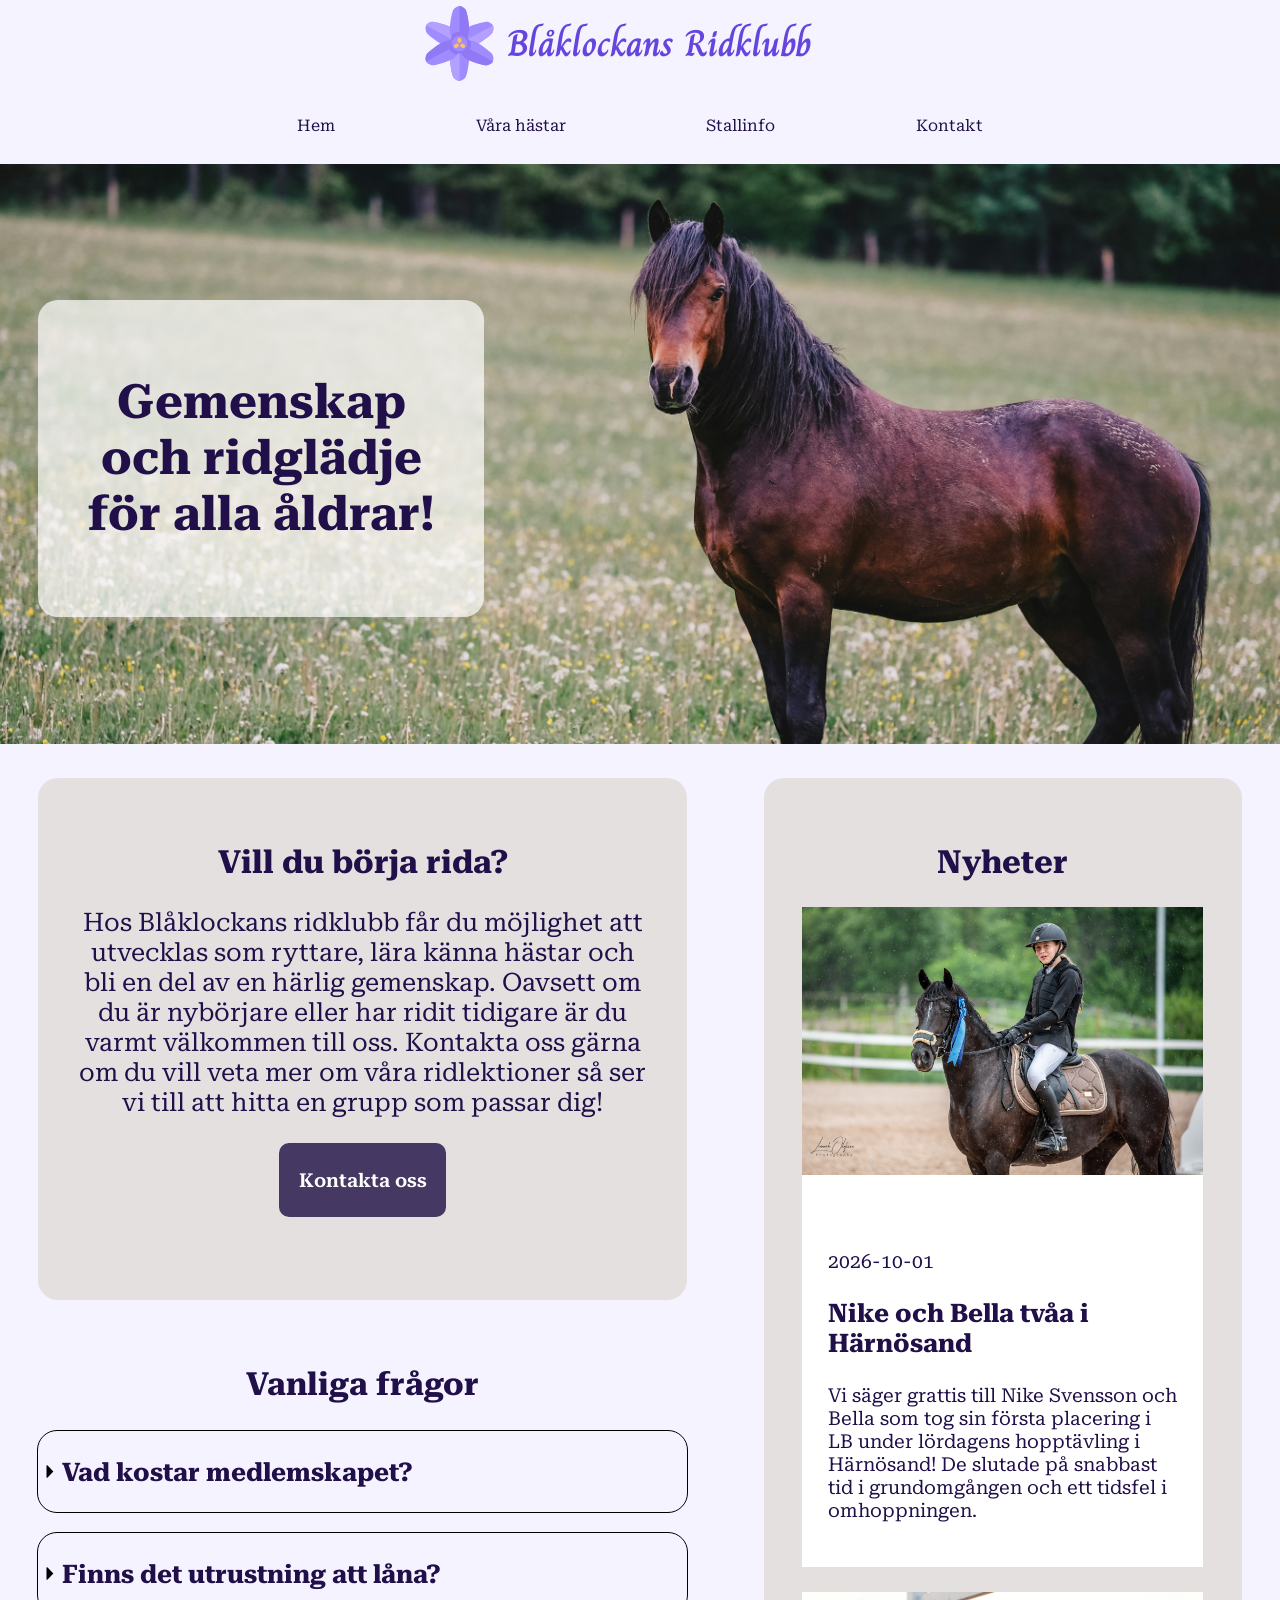
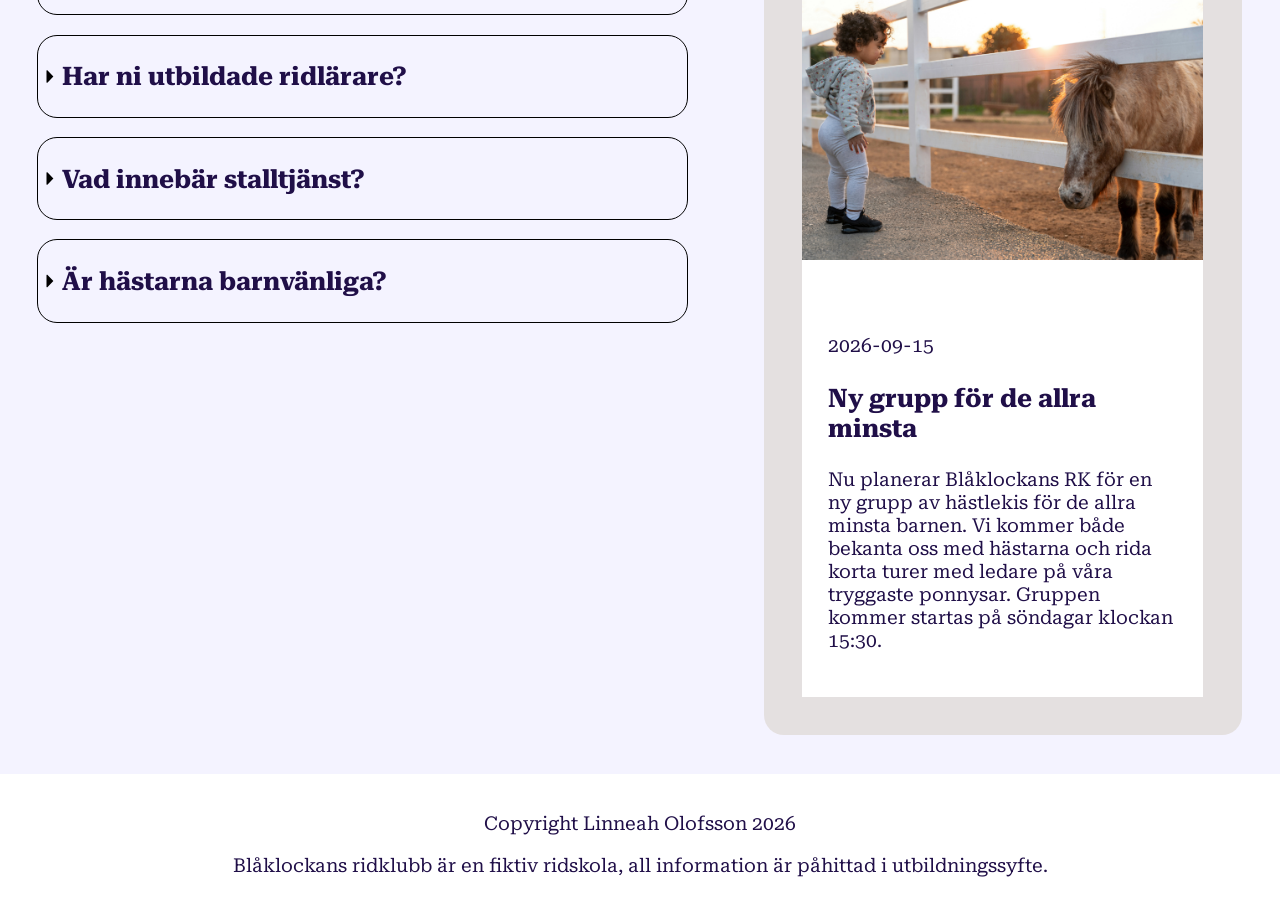
==== index.html @ 869ab50d "lagt till en klass och bytt en klass" ====
<!doctype html>
<html lang="sv">
  <head>
    <meta charset="UTF-8" />
    <meta name="viewport" content="width=device-width, initial-scale=1.0" />
    <title>Blåklockans ridklubb</title>
    <link rel="stylesheet" href="CSS/styles.css" />
    <link rel="preconnect" href="https://fonts.googleapis.com" />
    <link rel="preconnect" href="https://fonts.gstatic.com" crossorigin />
    <link
      href="https://fonts.googleapis.com/css2?family=Charm:wght@400;700&family=Roboto+Serif:ital,opsz,wght@0,8..144,100..900;1,8..144,100..900&display=swap"
      rel="stylesheet"
    />
  </head>
  <body>
    <!-- HEADER M. NAVIGERING -->
    <header class="header-index">
      <div id="logo">
        <a href="index.html">
          <img
            src="images/SVG/bluebell.svg"
            alt="tecknad logga av en blåklocka"
          />
          <p>Blåklockans Ridklubb</p>
        </a>
        <img src="images/SVG/menu.svg" alt="" id="menu" />
      </div>
      <nav id="nav">
        <ul>
          <li><a href="index.html">Hem</a></li>

          <li><a href="vara-hastar.html">Våra hästar</a></li>

          <li><a href="stallinfo.html">Stallinfo</a></li>

          <li><a href="kontakt.html">Kontakt</a></li>
        </ul>
      </nav>
    </header>
    <main>
      <!-- HERO -->
      <section class="hero-section">
        <img
          src="images/hero.jpg"
          alt="brun häst på en äng tittar in i kameran"
          id="hero"
        />
        <!-- SLOGAN-->
        <h1 id="slogan" class="beige-div">
          Gemenskap och ridglädje för alla åldrar!
        </h1>
      </section>
      <!-- HUVUDINNEHÅLL -->
      <section class="content">
        <!-- Börja rida -->
        <div class="textbox beige-div">
          <h2>Vill du börja rida?</h2>
          <p>
            Hos Blåklockans ridklubb får du möjlighet att utvecklas som ryttare,
            lära känna hästar och bli en del av en härlig gemenskap. Oavsett om
            du är nybörjare eller har ridit tidigare är du varmt välkommen till
            oss. Kontakta oss gärna om du vill veta mer om våra ridlektioner så
            ser vi till att hitta en grupp som passar dig!
          </p>
          <button>Kontakta oss</button>
        </div>
        <!-- Nyheter -->
        <article id="news" class="beige-div">
          <h2>Nyheter</h2>
          <div>
            <img
              src="images/tavling.jpg"
              alt="tjej på svart häst med blå prisrosett i tränset"
            />
            <div>
              <p>2026-10-01</p>
              <h3>Nike och Bella tvåa i Härnösand</h3>
              <p>
                Vi säger grattis till Nike Svensson och Bella som tog sin första
                placering i LB under lördagens hopptävling i Härnösand! De
                slutade på snabbast tid i grundomgången och ett tidsfel i
                omhoppningen.
              </p>
            </div>
          </div>
          <div>
            <img
              src="images/barn.jpg"
              alt="ett barn står bredvid hage där en shetlandsponny sticker ut huvudet"
            />
            <div>
              <p>2026-09-15</p>
              <h3>Ny grupp för de allra minsta</h3>
              <p>
                Nu planerar Blåklockans RK för en ny grupp av hästlekis för de
                allra minsta barnen. Vi kommer både bekanta oss med hästarna och
                rida korta turer med ledare på våra tryggaste ponnysar. Gruppen
                kommer startas på söndagar klockan 15:30.
              </p>
            </div>
          </div>
        </article>
        <!-- Vanliga frågor -->
        <div id="faq">
          <h2>Vanliga frågor</h2>
          <div>
            <img src="images/SVG/triangle-right.svg" alt="" />
            <h3>Vad kostar medlemskapet?</h3>
          </div>
          <p></p>
          <div>
            <img src="images/SVG/triangle-right.svg" alt="" />
            <h3>Finns det utrustning att låna?</h3>
          </div>
          <p></p>
          <div>
            <img src="images/SVG/triangle-right.svg" alt="" />
            <h3>Har ni utbildade ridlärare?</h3>
          </div>
          <p></p>
          <div>
            <img src="images/SVG/triangle-right.svg" alt="" />
            <h3>Vad innebär stalltjänst?</h3>
          </div>
          <p></p>
          <div>
            <img src="images/SVG/triangle-right.svg" alt="" />
            <h3>Är hästarna barnvänliga?</h3>
          </div>
          <p></p>
        </div>
      </section>
    </main>
    <footer>
      <p>Copyright Linneah Olofsson 2026</p>
      <p>
        Blåklockans ridklubb är en fiktiv ridskola, all information är påhittad
        i utbildningssyfte.
      </p>
    </footer>
  </body>
</html>
---- CSS/styles.css ----
:root {
  --lightbody: #f4f3ff;
  --beige: #d5cdc180;
  --darkbutton: #453862;
  --darktext: #200f48;
}

/* *** UNIVERSAL *** */
* {
  box-sizing: border-box;
  font-family: roboto serif;
}
body {
  background-color: var(--lightbody);
  margin: 0;
}
footer {
  background-color: #ffffff;
  text-align: center;
  font-size: 1.4vw;
  padding: 1.5vw;
  margin: 0;
  color: #626262;
}
h1 {
  color: var(--darktext);
  font-size: 3.72vw;
}
h2 {
  color: var(--darktext);
  font-size: 2.5vw;
}
h3 {
  color: var(--darktext);
  font-size: 2vw;
}
p {
  color: var(--darktext);
  font-size: 1.5vw;
}
a {
  text-decoration: none;
  color: var(--darktext);
}
button {
  background-color: var(--darkbutton);
  color: #ffffff;
  font-size: 1.5vw;
  font-weight: 600;
  border: none;
  border-radius: 10px;
  height: 5.81vw;
  padding: 1.5vw;
}

/* *** KLASSER *** */

/* Header till liten skärm */
.mobile-header {
  background-image: url(../images/flock.jpg);
  background-size: 100%;
  background-position: center;
  padding: 2vw;
  display: flex;
  align-items: center;
  justify-content: space-between;
  img {
    height: 5.8vw;
    width: 5.8vw;
  }
}

/* Speciellt till header på index */
.header-index {
  margin: 3vw;
}

.beige-div {
  background-color: var(--beige);
  border-radius: 20px;
  margin: 3vw;
  padding: 3vw;
}

/* Fixar mellanrum till hero på index mobil */
.content {
  padding-top: 4vw;
}

/* Centrerad text i div */
.textbox {
  text-align: center;
  p {
    font-size: 2vw;
  }
}

/* Alla runda bilder */
.round-pic {
  width: 22vw;
  border-radius: 50%;
  margin: 0 10vw 0 5vw;
}

/* Knappar som sitter till höger */
.button-right {
  justify-self: right;
}

/* *** INDEX *** */

/* Blåklockans ridklubb text + logga */
#logo {
  display: flex;
  justify-content: space-between;
  align-items: center;
  a {
    display: flex;
    align-items: center;
    gap: 10px;
    background-color: #ffffffb2;
    width: 35vw;
    padding: 0.5vw;
    border-radius: 10px;
  }
  img {
    height: 5.8vw;
    width: 5.8vw;
  }
  p {
    font-family: charm;
    font-size: 2.9vw;
    font-weight: bold;
    color: #6645df;
    margin: 0;
  }
}

/* Menyknappen på liten skärm */
#menu {
  margin: 2vw;
  margin-top: 0;
  background-color: #ffffffb2;
  border-radius: 10px;
}

/* Navigering */
#nav {
  display: none;
}

/* Stor herobild */
#hero {
  position: absolute;
  top: 0px;
  z-index: -1;
  width: 100%;
}

/* Text "gemenskap och ridglädje..." */
#slogan {
  width: 34.8vw;
  height: 24.8vw;
  background-color: #ffffffb2;
  text-align: center;
  align-content: center;
  position: relative;
}

/* nyheter */
#news {
  text-align: center;
  img {
    width: 100%;
  }
  div {
    background-color: #ffffff;
    text-align: left;
    margin-top: 2vw;
  }
  div > div {
    padding: 2vw;
  }
}

/* Vanliga frågor */
#faq {
  margin: 2.9vw;
  padding: 2vw;
  h2 {
    text-align: center;
  }
  div {
    display: flex;
    border: 1px solid;
    border-radius: 20px;
  }
}

/* *** VÅRA HÄSTAR *** */
#horse-filter {
  margin: 2vw;
  text-align: right;
  font-weight: 400;
  font-size: 2vw;
  label {
    margin: 1vw;
  }
  select {
    font-size: 2vw;
  }
}

/* *** STALLINFO *** */

/* Karta över hagar */
#map {
  padding-top: 1vw;
  img {
    border-radius: 20px;
    width: 100%;
    padding: 0 5vw 0 5vw;
  }
}

/* Väderprognos */
#weather {
  display: grid;
  grid-template-columns: 1fr 1fr;
  grid-template-rows: 0.5fr 1fr;
  text-align: center;
  justify-items: center;
  align-items: center;
}

#temp {
  background-color: #ffffff;
  border-radius: 50%;
  width: 20vw;
  height: 20vw;
  align-content: center;
  margin-bottom: 1.8vw;
}

/* Att göra-lista */
#to-do {
  > div {
    border: 0.1vw solid;
    display: grid;
    grid-template-columns: 1fr 1fr;
    grid-template-rows: 1fr 1fr;
  }
  button {
    grid-column: span 2;
    justify-self: center;
    align-self: last baseline;
    margin: 0.7vw;
  }
}
#undone {
  flex: 1;
  padding: 1vw;
}
#done {
  flex: 1;
  padding: 1vw;
}

/* *** KONTAKT *** */

/* Id på hela första sektionen */
#contact {
  display: grid;
  grid-template-columns: 1fr 1fr;
  grid-template-rows: 1fr 1fr;
  margin: 2.9vw;
  text-align: center;
  gap: 3vw;
  div {
    margin: 0;
    padding: 0;
  }
  div:nth-child(3) {
    align-content: center;
  }
}

/* Kontaktinformationen */
#contact-info {
  background-image: url(../images/flock-barn.jpg);
  background-color: #ffffffbb;
  background-blend-mode: overlay;
  background-repeat: no-repeat;
  background-size: 100%;
  grid-row: span 2;

  p {
    text-align: right;
    font-size: 2vw;
    font-weight: 600;
    margin-top: 3vw;
    margin-bottom: 3vw;
  }
}

/* Kontaktformulär */
.contact-form {
  div {
    margin-top: 2vw;
  }
  label {
    display: block;
    margin: 1vw;
    font-size: 2vw;
  }
  input,
  textarea {
    width: 100%;
    padding: 1.5vw;
    font-size: 1rem;
    border-radius: 5px;
    border-style: none;
    border: #a7a7a7 solid 1px;
  }
  p {
    font-size: 2vw;
    margin: 1vw;
  }
}
#age {
  width: 8vw;
}
#exp {
  display: flex;
  align-items: center;
  input {
    width: 2vw;
  }
}

/* ----------------------------------- MEDIA QUERY ----------------------------------------- */

@media (min-width: 768px) {
  /* INDEX */
  .header-index {
    margin: 0;
  }
  /* Loggan är centrerad */
  #logo {
    justify-content: center;
    a {
      background-color: transparent;
    }
  }
  /* Menyknappen ska inte visas */
  #menu {
    display: none;
  }
  /* Nav ska visas istället */
  #nav {
    display: block;
    ul {
      list-style: none;
      display: flex;
      justify-content: center;
      padding: 0;
    }
    li {
      padding: 1vw 5.5vw 1vw 5.5vw;
    }
  }

  /* HERO */

  .hero-section {
    height: 45vw;
  }
  #hero {
    position: unset;
  }
  #slogan {
    position: relative;
    top: -38vw;
  }

  .content {
    padding: 0;
    display: grid;
    grid-template-columns: 1.7fr 1.3fr;
    grid-template-rows: 1.1fr 1.9fr;
  }
  #news {
    grid-row: span 2;
  }
  #faq {
    padding: 0;
    margin-top: 0;
  }
}
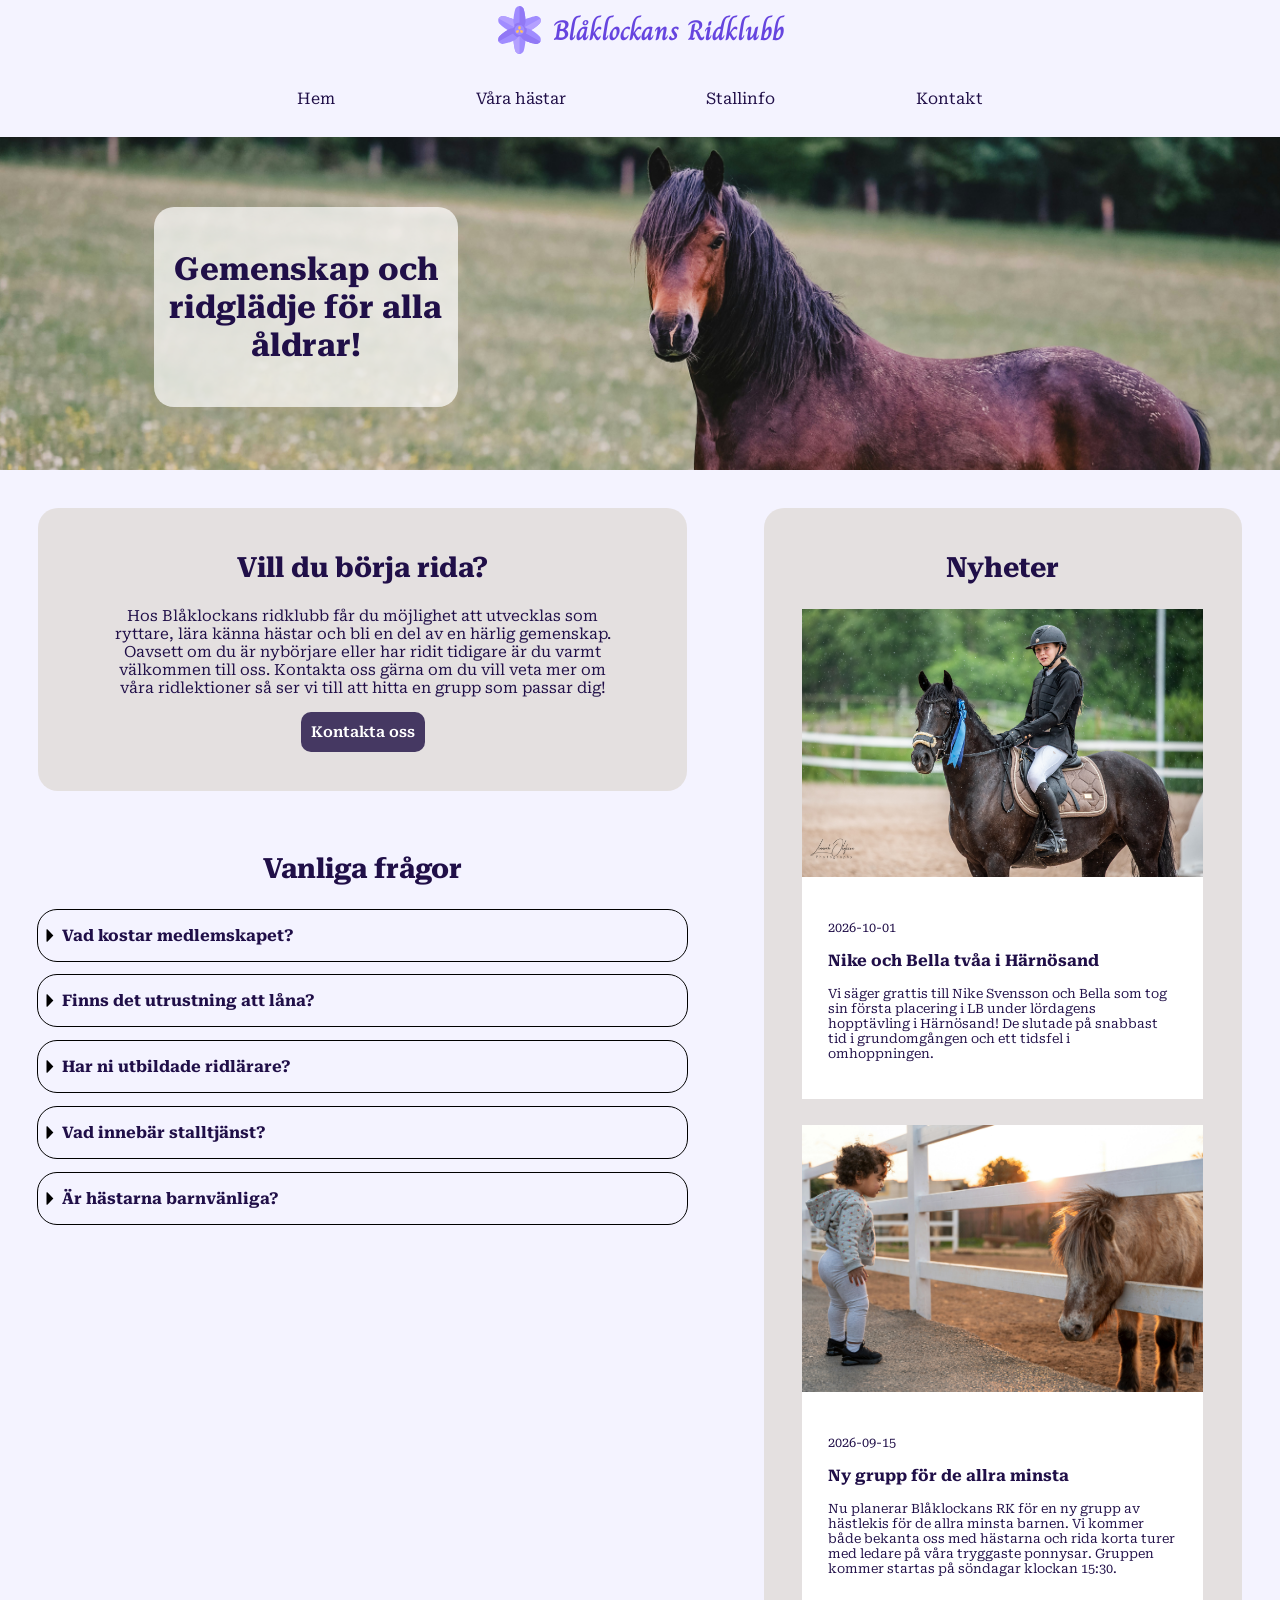
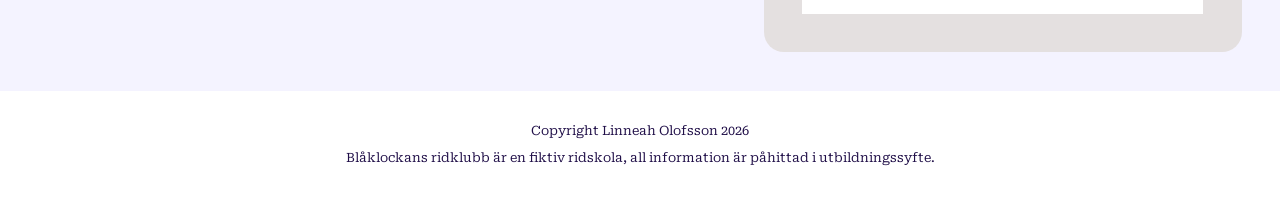
==== commit da35a46f: "ändrat klassnamn, lagt till en border bottom på nav och återställt header" ====
--- a/index.html
+++ b/index.html
@@ -51,7 +51,7 @@
         </h1>
       </section>
       <!-- HUVUDINNEHÅLL -->
-      <section class="content">
+      <section class="index-content">
         <!-- Börja rida -->
         <div class="textbox beige-div">
           <h2>Vill du börja rida?</h2>
--- a/CSS/styles.css
+++ b/CSS/styles.css
@@ -17,7 +17,6 @@
 footer {
   background-color: #ffffff;
   text-align: center;
-  font-size: 1.4vw;
   padding: 1.5vw;
   margin: 0;
   color: #626262;
@@ -83,7 +82,7 @@
 }
 
 /* Fixar mellanrum till hero på index mobil */
-.content {
+.index-content {
   padding-top: 4vw;
 }
 
@@ -341,15 +340,86 @@
 /* ----------------------------------- MEDIA QUERY ----------------------------------------- */
 
 @media (min-width: 768px) {
-  /* INDEX */
+  /* *** UNIVERSAL *** */
+  h1 {
+    font-size: clamp(1rem, 2.8vw, 2rem);
+  }
+  h2 {
+    font-size: clamp(1rem, 2.2vw, 1.75rem);
+  }
+  h3 {
+    font-size: clamp(1rem, 1vw, 1.1rem);
+  }
+  p {
+    font-size: clamp(0.8rem, 0.8vw, 1rem);
+  }
+  button {
+    font-size: 0.938em;
+    height: 40px;
+    padding: 10px;
+  }
+
+  /* *** KLASSER *** */
+
+  /* Används främst på index */
+  .textbox {
+    align-self: flex-start;
+    padding-top: 1.5vw;
+    padding-left: 5vw;
+    padding-right: 5vw;
+    p {
+      font-size: clamp(0.9rem, 1.2vw, 1.4rem);
+    }
+  }
+
+  /* tar bort tidigare marginal header index */
   .header-index {
     margin: 0;
   }
+
+  .mobile-header {
+    all: unset;
+  }
+
+  /* Beskär hero så den inte blir lika hög på desktop */
+  .hero-section {
+    position: relative;
+    height: 26.04vw;
+    object-fit: cover;
+    img {
+      width: 100%;
+      height: 100%;
+      object-position: 0% 10%;
+    }
+  }
+
+  .content-divider {
+    border-bottom: #7b7b7b 1px solid;
+  }
+
+  /* Lägger grid på main i index */
+  .index-content {
+    padding: 0;
+    display: grid;
+    grid-template-columns: 1.7fr 1.3fr;
+    grid-template-rows: 0.7fr 1.8fr;
+  }
+
+  /* INDEX */
+
   /* Loggan är centrerad */
   #logo {
     justify-content: center;
     a {
       background-color: transparent;
+      justify-content: center;
+    }
+    img {
+      height: 3.7vw;
+      width: 3.7vw;
+    }
+    p {
+      font-size: clamp(1rem, 2.2vw, 4.44rem);
     }
   }
   /* Menyknappen ska inte visas */
@@ -372,26 +442,33 @@
 
   /* HERO */
 
-  .hero-section {
-    height: 45vw;
-  }
+  /* Flyttar tillbaka hero under header */
   #hero {
     position: unset;
-  }
+    object-fit: cover;
+  }
+
+  /* Lägger slogan över hero */
   #slogan {
-    position: relative;
-    top: -38vw;
-  }
-
-  .content {
-    padding: 0;
-    display: grid;
-    grid-template-columns: 1.7fr 1.3fr;
-    grid-template-rows: 1.1fr 1.9fr;
-  }
+    position: absolute;
+    top: 2.5vw;
+    left: 9vw;
+    padding: 10px;
+    max-width: 23.75vw;
+    max-height: 15.625vw;
+  }
+
+  /* NEWS  */
+
+  /* Lägger nyhetssidan över två grid-rows */
   #news {
     grid-row: span 2;
-  }
+    padding-top: 1.5vw;
+    div > div {
+      margin-top: 0;
+    }
+  }
+  /* Justerar placering på faq */
   #faq {
     padding: 0;
     margin-top: 0;
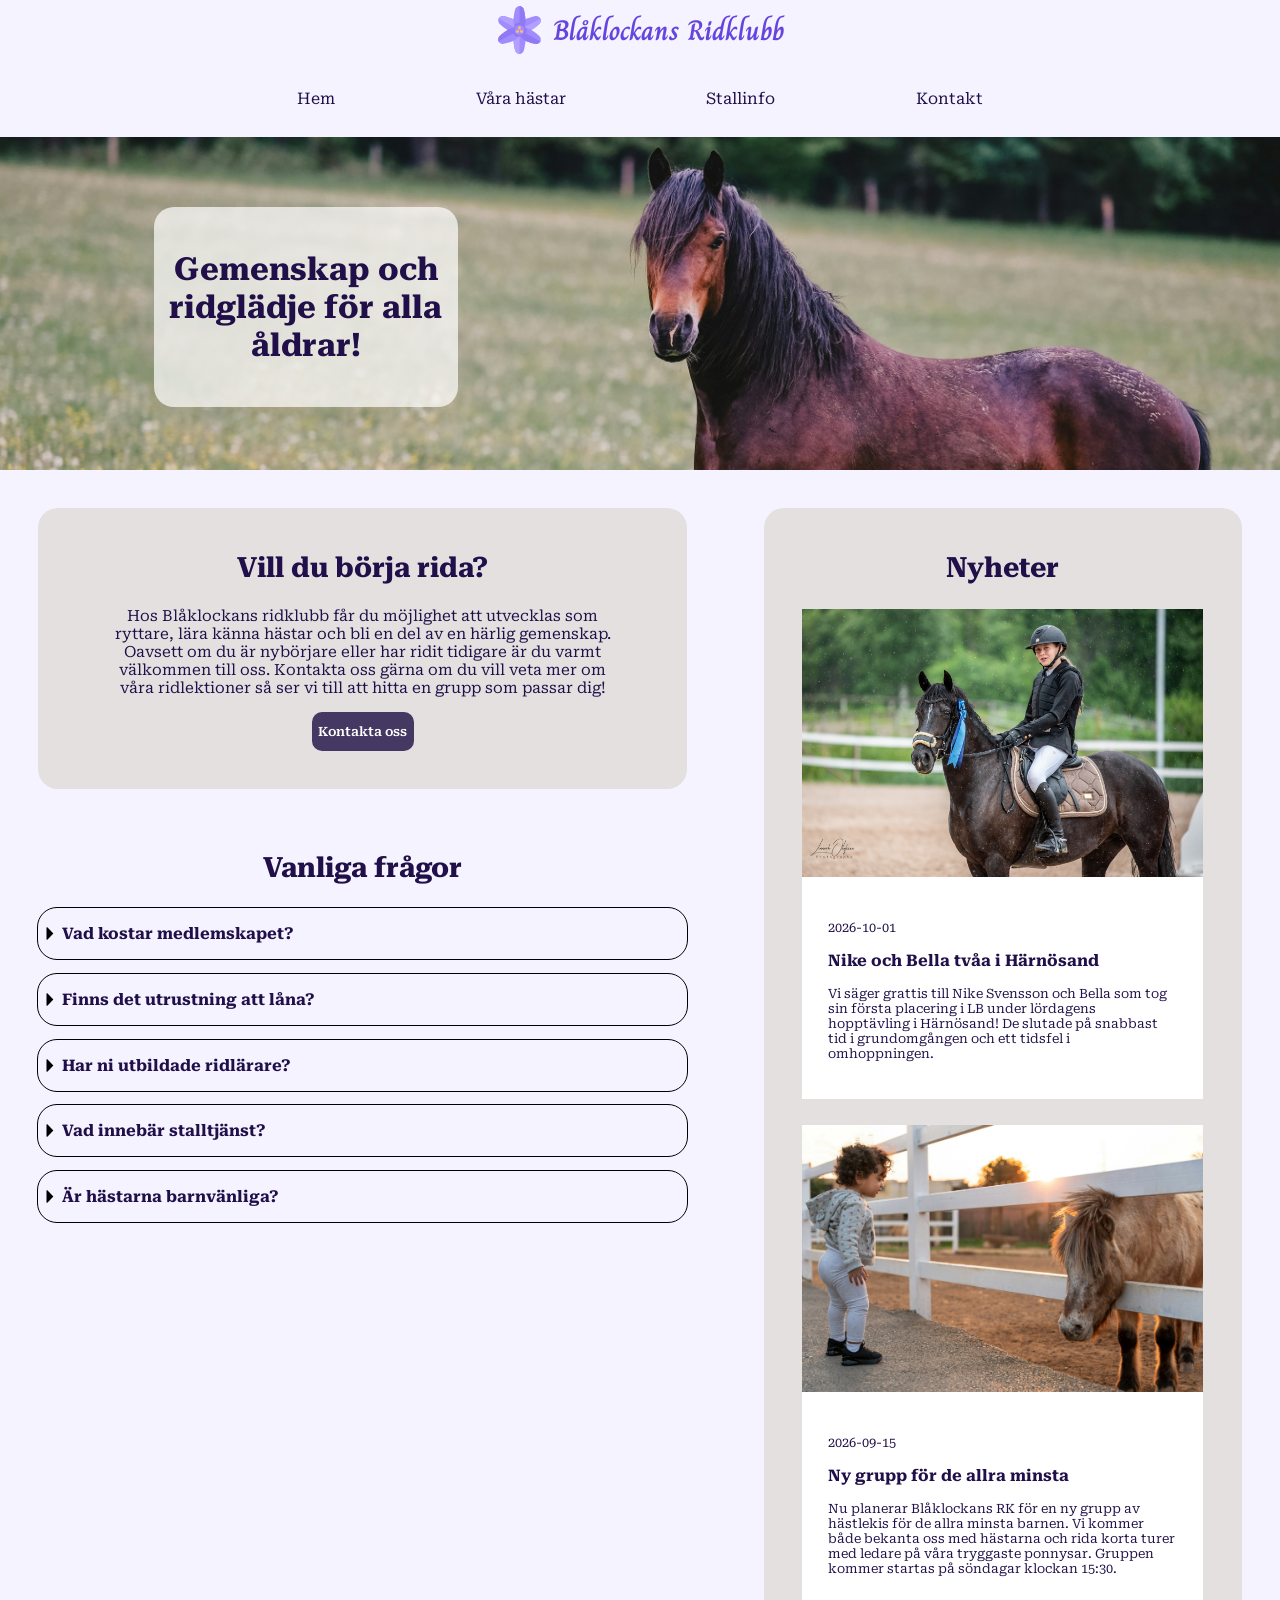
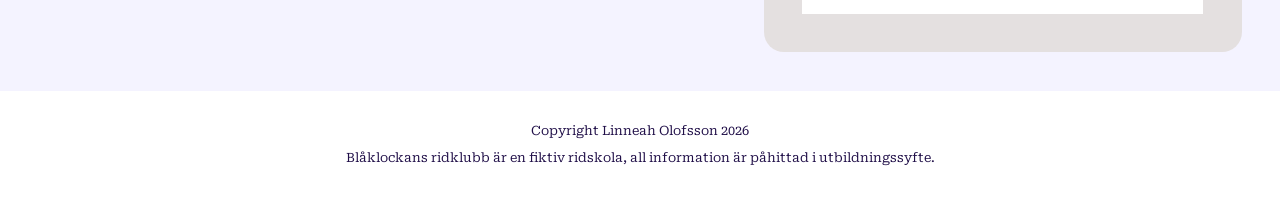
==== commit d4021ef1: "lagt till länk till kontakt på knapp" ====
--- a/index.html
+++ b/index.html
@@ -62,7 +62,7 @@
             oss. Kontakta oss gärna om du vill veta mer om våra ridlektioner så
             ser vi till att hitta en grupp som passar dig!
           </p>
-          <button>Kontakta oss</button>
+          <a href="kontakt.html"><button>Kontakta oss</button></a>
         </div>
         <!-- Nyheter -->
         <article id="news" class="beige-div">
--- a/CSS/styles.css
+++ b/CSS/styles.css
@@ -224,12 +224,10 @@
 
 /* Väderprognos */
 #weather {
-  display: grid;
-  grid-template-columns: 1fr 1fr;
-  grid-template-rows: 0.5fr 1fr;
+  display: flex;
   text-align: center;
-  justify-items: center;
-  align-items: center;
+  justify-content: space-evenly;
+  align-items: flex-start;
 }
 
 #temp {
@@ -245,6 +243,7 @@
 #to-do {
   > div {
     border: 0.1vw solid;
+    border-radius: 10px;
     display: grid;
     grid-template-columns: 1fr 1fr;
     grid-template-rows: 1fr 1fr;
@@ -269,36 +268,37 @@
 
 /* Id på hela första sektionen */
 #contact {
-  display: grid;
-  grid-template-columns: 1fr 1fr;
-  grid-template-rows: 1fr 1fr;
+  display: flex;
+  justify-content: space-around;
   margin: 2.9vw;
   text-align: center;
   gap: 3vw;
   div {
     margin: 0;
-    padding: 0;
-  }
-  div:nth-child(3) {
-    align-content: center;
+    padding: 3vw;
+    align-self: center;
+    flex: 1;
+    height: 28.4vw;
   }
 }
 
 /* Kontaktinformationen */
 #contact-info {
   background-image: url(../images/flock-barn.jpg);
-  background-color: #ffffffbb;
+  background-color: #ffffffd8;
   background-blend-mode: overlay;
   background-repeat: no-repeat;
   background-size: 100%;
   grid-row: span 2;
+  align-content: center;
 
   p {
     text-align: right;
-    font-size: 2vw;
+    font-size: clamp(0.4rem, 2.5vw, 1.5rem);
     font-weight: 600;
     margin-top: 3vw;
     margin-bottom: 3vw;
+    padding-right: 2vw;
   }
 }
 
@@ -343,6 +343,7 @@
   /* *** UNIVERSAL *** */
   h1 {
     font-size: clamp(1rem, 2.8vw, 2rem);
+    text-align: center;
   }
   h2 {
     font-size: clamp(1rem, 2.2vw, 1.75rem);
@@ -354,9 +355,9 @@
     font-size: clamp(0.8rem, 0.8vw, 1rem);
   }
   button {
-    font-size: 0.938em;
-    height: 40px;
-    padding: 10px;
+    font-size: 0.8em;
+    height: 3em;
+    padding: 0.5em;
   }
 
   /* *** KLASSER *** */
@@ -393,7 +394,7 @@
     }
   }
 
-  .content-divider {
+  .divider {
     border-bottom: #7b7b7b 1px solid;
   }
 
@@ -473,4 +474,137 @@
     padding: 0;
     margin-top: 0;
   }
-}
+
+  /*  *** VÅRA HÄSTAR *** */
+  /* Justerar storlek på filtrering */
+  #horse-filter {
+    font-size: clamp(1rem, 1vw, 1.3rem);
+    select {
+      font-size: clamp(1rem, 1vw, 1.3rem);
+    }
+  }
+
+  /* *** STALLINFO *** */
+
+  /* Grid för main */
+  #grid {
+    display: grid;
+    grid-template-columns: 1fr 2fr 1fr;
+    grid-template-rows: 1fr;
+    justify-self: center;
+    section {
+      padding-top: 2vw;
+    }
+  }
+
+  /* Kartan lite mindre */
+  #map {
+    grid-column: 2;
+    img {
+      max-height: 100%;
+      width: 30vw;
+      padding: 0;
+    }
+  }
+
+  /* Väder/temp ligger under varandra */
+  #weather {
+    display: block;
+  }
+
+  #temp {
+    justify-self: center;
+    width: 10vw;
+    height: 10vw;
+  }
+
+  /* Att göra flyttas till vänster kant */
+  #to-do {
+    grid-column: 1;
+    grid-row: 1;
+    div {
+      display: block;
+    }
+  }
+
+  /* *** KONTAKT *** */
+
+  /* Sektion med formuläret */
+  #form-section {
+    display: flex;
+    justify-content: space-evenly;
+    align-items: center;
+    padding: 0 10vw 10vw 10vw;
+    margin: 10vw;
+    margin-top: 2vw;
+    img {
+      display: block;
+      margin: 0 6vw 6vw 6vw;
+    }
+  }
+
+  #contact {
+    display: grid;
+    grid-template-columns: 1fr 1fr;
+    grid-template-rows: 1fr 1fr;
+    div {
+      height: unset;
+    }
+    div:nth-child(1) {
+      grid-column: span 2;
+      width: 100%;
+      padding: 0;
+      justify-self: center;
+    }
+  }
+
+  #contact-info {
+    height: 100px;
+    grid-row: 1;
+    grid-column: span 2;
+    display: flex;
+    justify-content: space-evenly;
+    align-items: center;
+    background-blend-mode: unset;
+    background-position: 0% 50%;
+    p {
+      text-align: left;
+      font-size: clamp(1rem, 2.2vw, 1.75rem);
+      background-color: #ffffff;
+      padding: 1vw;
+      border-radius: 10px;
+      margin: 0;
+    }
+    p:nth-child(1) {
+      margin-left: 4vw;
+    }
+  }
+  #age {
+    width: 5vw;
+  }
+  .contact-form {
+    div {
+      margin-top: 1.5vw;
+    }
+    label {
+      font-size: clamp(1rem, 1vw, 1.1rem);
+      color: var(--darktext);
+    }
+    input,
+    textarea {
+      font-size: clamp(1rem, 1vw, 1.1rem);
+      padding: 1vw;
+    }
+    p {
+      font-size: inherit;
+      margin: 1vw;
+    }
+  }
+
+  .round-pic {
+    width: 15vw;
+    margin: 0;
+    margin: 0 2vw 0 2vw;
+    justify-self: center;
+  }
+}
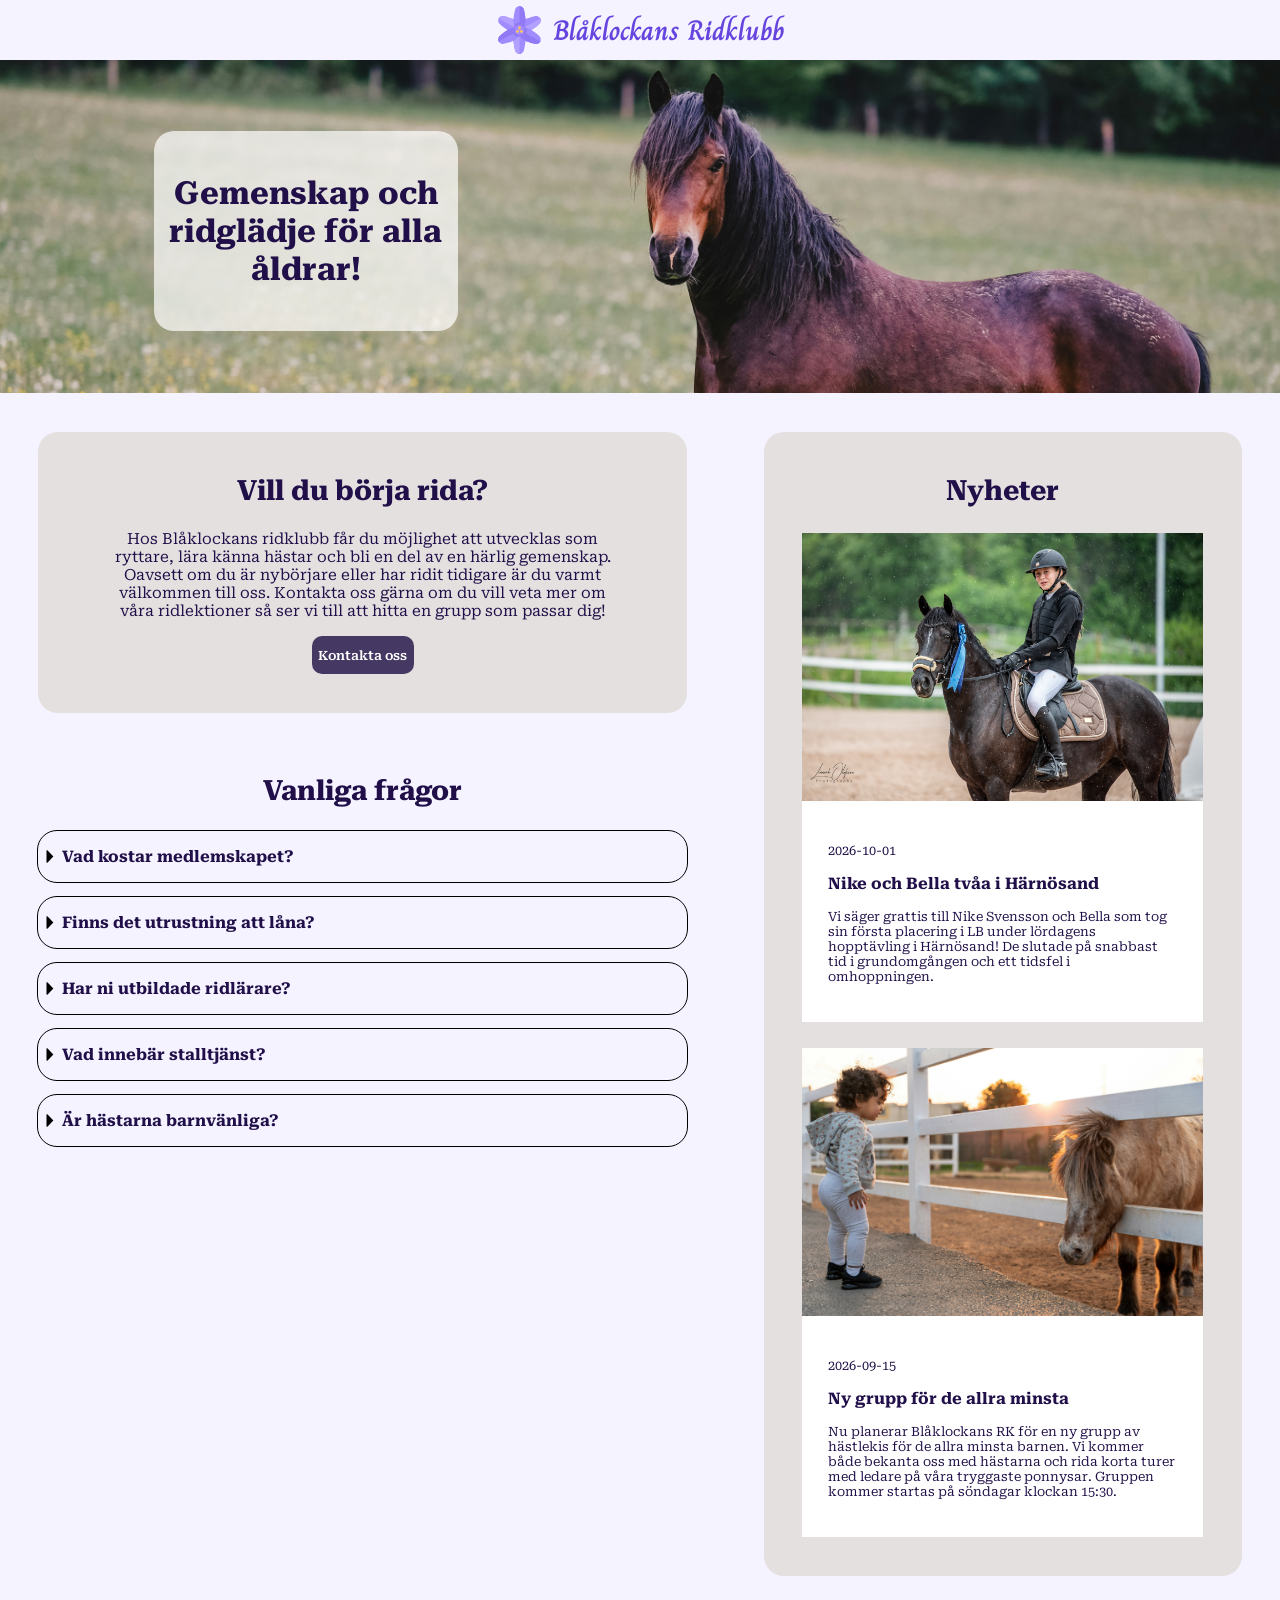
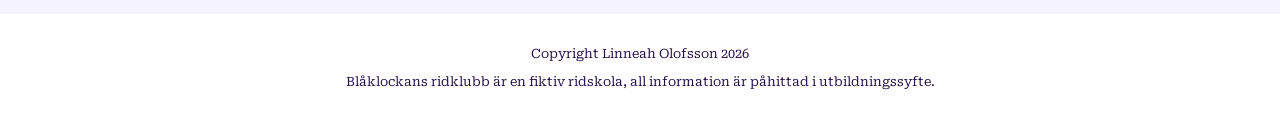
==== commit 8fba1c25: "länkat in js på alla sidor" ====
--- a/index.html
+++ b/index.html
@@ -11,6 +11,7 @@
       href="https://fonts.googleapis.com/css2?family=Charm:wght@400;700&family=Roboto+Serif:ital,opsz,wght@0,8..144,100..900;1,8..144,100..900&display=swap"
       rel="stylesheet"
     />
+    <script src="JS/main.js" defer></script>
   </head>
   <body>
     <!-- HEADER M. NAVIGERING -->
--- a/CSS/styles.css
+++ b/CSS/styles.css
@@ -146,13 +146,25 @@
 /* Navigering */
 #nav {
   display: none;
+  background-color: #ffffffe8;
+  position: absolute;
+  top: 10vw;
+  right: 0;
+  ul {
+    padding: 2vw;
+    margin: 0;
+  }
+  li {
+    padding: 2vw 1vw 2vw 1vw;
+    list-style: none;
+  }
 }
 
 /* Stor herobild */
 #hero {
   position: absolute;
   top: 0px;
-  z-index: -1;
+  z-index: -2;
   width: 100%;
 }
 
@@ -218,7 +230,7 @@
   img {
     border-radius: 20px;
     width: 100%;
-    padding: 0 5vw 0 5vw;
+    padding: 0 15vw 0 15vw;
   }
 }
 
@@ -359,6 +371,9 @@
     height: 3em;
     padding: 0.5em;
   }
+  button:hover {
+    animation: scale 1s forwards;
+  }
 
   /* *** KLASSER *** */
 
@@ -411,6 +426,7 @@
   /* Loggan är centrerad */
   #logo {
     justify-content: center;
+    animation: fadein 2s;
     a {
       background-color: transparent;
       justify-content: center;
@@ -429,6 +445,7 @@
   }
   /* Nav ska visas istället */
   #nav {
+    font-weight: 600;
     display: block;
     ul {
       list-style: none;
@@ -437,7 +454,18 @@
       padding: 0;
     }
     li {
-      padding: 1vw 5.5vw 1vw 5.5vw;
+      padding: 1vw 4vw 1vw 4vw;
+    }
+    a {
+      padding: 1vw;
+      border-radius: 20px;
+      display: inline-block;
+      transition: transform 0.5s;
+    }
+    a:hover {
+      background-color: #200f48;
+      color: #ffffff;
+      transform: scale(1.1);
     }
   }
 
@@ -447,10 +475,12 @@
   #hero {
     position: unset;
     object-fit: cover;
+    animation: fadein 2s;
   }
 
   /* Lägger slogan över hero */
   #slogan {
+    animation: fadein 2s;
     position: absolute;
     top: 2.5vw;
     left: 9vw;
@@ -500,6 +530,11 @@
   /* Kartan lite mindre */
   #map {
     grid-column: 2;
+    h1 {
+      margin: 0;
+      margin-bottom: 1vw;
+      font-size: clamp(1rem, 2vw, 2rem);
+    }
     img {
       max-height: 100%;
       width: 30vw;
@@ -510,6 +545,9 @@
   /* Väder/temp ligger under varandra */
   #weather {
     display: block;
+    h2 {
+      font-size: clamp(0.6rem, 1.5vw, 2rem);
+    }
   }
 
   #temp {
@@ -522,6 +560,10 @@
   #to-do {
     grid-column: 1;
     grid-row: 1;
+    h2,
+    h3 {
+      font-size: clamp(0.6rem, 1.5vw, 2rem);
+    }
     div {
       display: block;
     }
@@ -567,6 +609,7 @@
     align-items: center;
     background-blend-mode: unset;
     background-position: 0% 50%;
+    animation: fadein 2s;
     p {
       text-align: left;
       font-size: clamp(1rem, 2.2vw, 1.75rem);
@@ -582,6 +625,17 @@
   #age {
     width: 5vw;
   }
+  #exp {
+    display: flex;
+    align-items: center;
+    width: 40vw;
+    label {
+      font-size: clamp(0.7rem, 1vw, 1.1rem);
+    }
+    input {
+      width: 1vw;
+    }
+  }
   .contact-form {
     div {
       margin-top: 1.5vw;
@@ -589,6 +643,7 @@
     label {
       font-size: clamp(1rem, 1vw, 1.1rem);
       color: var(--darktext);
+      margin-left: 0;
     }
     input,
     textarea {
@@ -596,8 +651,8 @@
       padding: 1vw;
     }
     p {
-      font-size: inherit;
-      margin: 1vw;
+      font-size: clamp(0.7rem, 1vw, 1.1rem);
+      margin: 1vw 1vw 1vw 0;
     }
   }
 
@@ -608,3 +663,19 @@
     justify-self: center;
   }
 }
+@keyframes fadein {
+  from {
+    opacity: 0;
+  }
+  to {
+    opacity: 1;
+  }
+}
+@keyframes scale {
+  from {
+    scale: 100%;
+  }
+  to {
+    scale: 120%;
+  }
+}
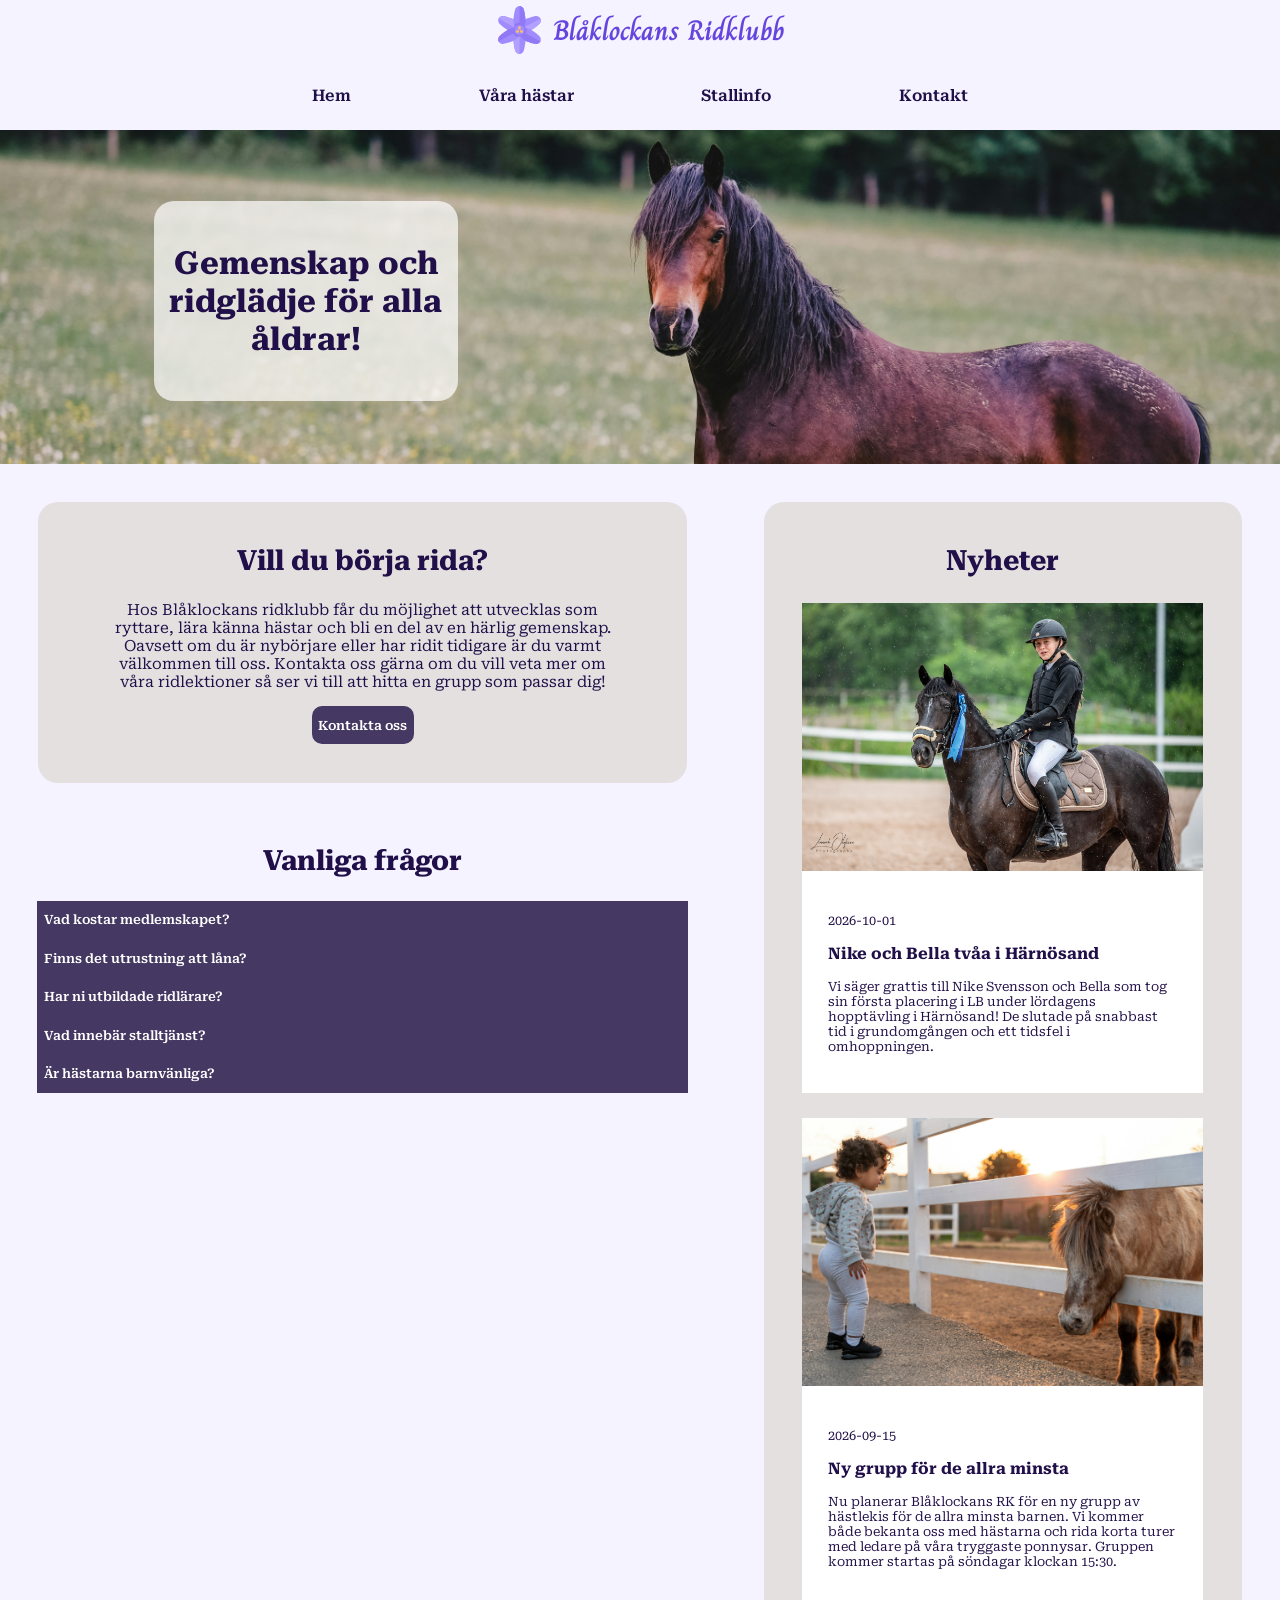
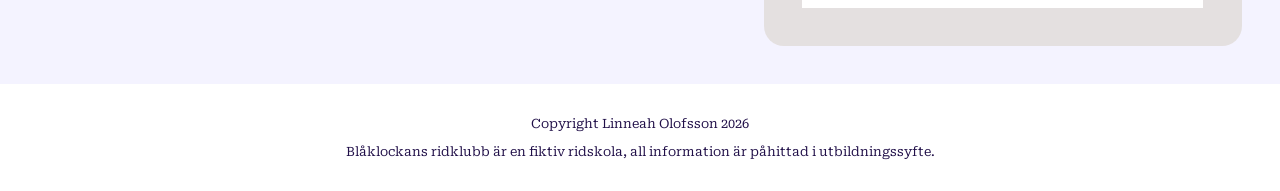
==== commit dd25cb6e: "gjort om divar med text till knappar i faq" ====
--- a/index.html
+++ b/index.html
@@ -104,31 +104,43 @@
         <!-- Vanliga frågor -->
         <div id="faq">
           <h2>Vanliga frågor</h2>
-          <div>
-            <img src="images/SVG/triangle-right.svg" alt="" />
-            <h3>Vad kostar medlemskapet?</h3>
+          <button class="question">Vad kostar medlemskapet?</button>
+
+          <div class="answer">
+            <p>Medlemskap i klubben kostar 500kr per termin.</p>
           </div>
-          <p></p>
-          <div>
-            <img src="images/SVG/triangle-right.svg" alt="" />
-            <h3>Finns det utrustning att låna?</h3>
+          <button class="question">Finns det utrustning att låna?</button>
+          <div class="answer">
+            <p>
+              Hjälmar och säkerhetsvästar finns att låna i stallet. Övrig
+              utrustning tillhandahålls av ryttarna själva. Tänk på att byta
+              kläder om ni vistas i andra stall.
+            </p>
           </div>
-          <p></p>
-          <div>
-            <img src="images/SVG/triangle-right.svg" alt="" />
-            <h3>Har ni utbildade ridlärare?</h3>
+          <button class="question">Har ni utbildade ridlärare?</button>
+          <div class="answer">
+            <p>
+              Alla våra ridlärare är utbildade via svenska ridsportsförbundet
+              och har många års erfarenhet.
+            </p>
           </div>
-          <p></p>
-          <div>
-            <img src="images/SVG/triangle-right.svg" alt="" />
-            <h3>Vad innebär stalltjänst?</h3>
+          <button class="question">Vad innebär stalltjänst?</button>
+          <div class="answer">
+            <p>
+              När du har stalltjänst är du och din ridgrupp ansvariga för
+              hästarnas skötsel under hela dagen. Med er har ni en ledare som
+              hjälper till att ge direktiv och ser till att dagen flyter på som
+              den ska. Varje grupp har stalltjänst en dag per termin.
+            </p>
           </div>
-          <p></p>
-          <div>
-            <img src="images/SVG/triangle-right.svg" alt="" />
-            <h3>Är hästarna barnvänliga?</h3>
+          <button class="question">Är hästarna barnvänliga?</button>
+          <div class="answer">
+            <p>
+              Vi har flera snälla ponnyer som är lämpliga även för små barn att
+              rida på. Man bör dock ha i åtanke att en häst alltid är en häst
+              och att all ridning sker på egen risk.
+            </p>
           </div>
-          <p></p>
         </div>
       </section>
     </main>
--- a/CSS/styles.css
+++ b/CSS/styles.css
@@ -198,14 +198,33 @@
 #faq {
   margin: 2.9vw;
   padding: 2vw;
+
   h2 {
     text-align: center;
   }
-  div {
-    display: flex;
-    border: 1px solid;
-    border-radius: 20px;
-  }
+  h3 {
+    display: inline-block;
+  }
+  > div {
+    margin: 1vw;
+  }
+}
+
+.question {
+  width: 100%;
+  height: 3vw;
+  text-align: left;
+  border-radius: 0;
+}
+.question:hover,
+.active {
+  animation: none;
+  background-color: #453862cc;
+  cursor: pointer;
+}
+
+.answer {
+  display: none;
 }
 
 /* *** VÅRA HÄSTAR *** */
@@ -373,6 +392,7 @@
   }
   button:hover {
     animation: scale 1s forwards;
+    cursor: pointer;
   }
 
   /* *** KLASSER *** */
@@ -447,6 +467,8 @@
   #nav {
     font-weight: 600;
     display: block;
+    background-color: unset;
+    position: unset;
     ul {
       list-style: none;
       display: flex;
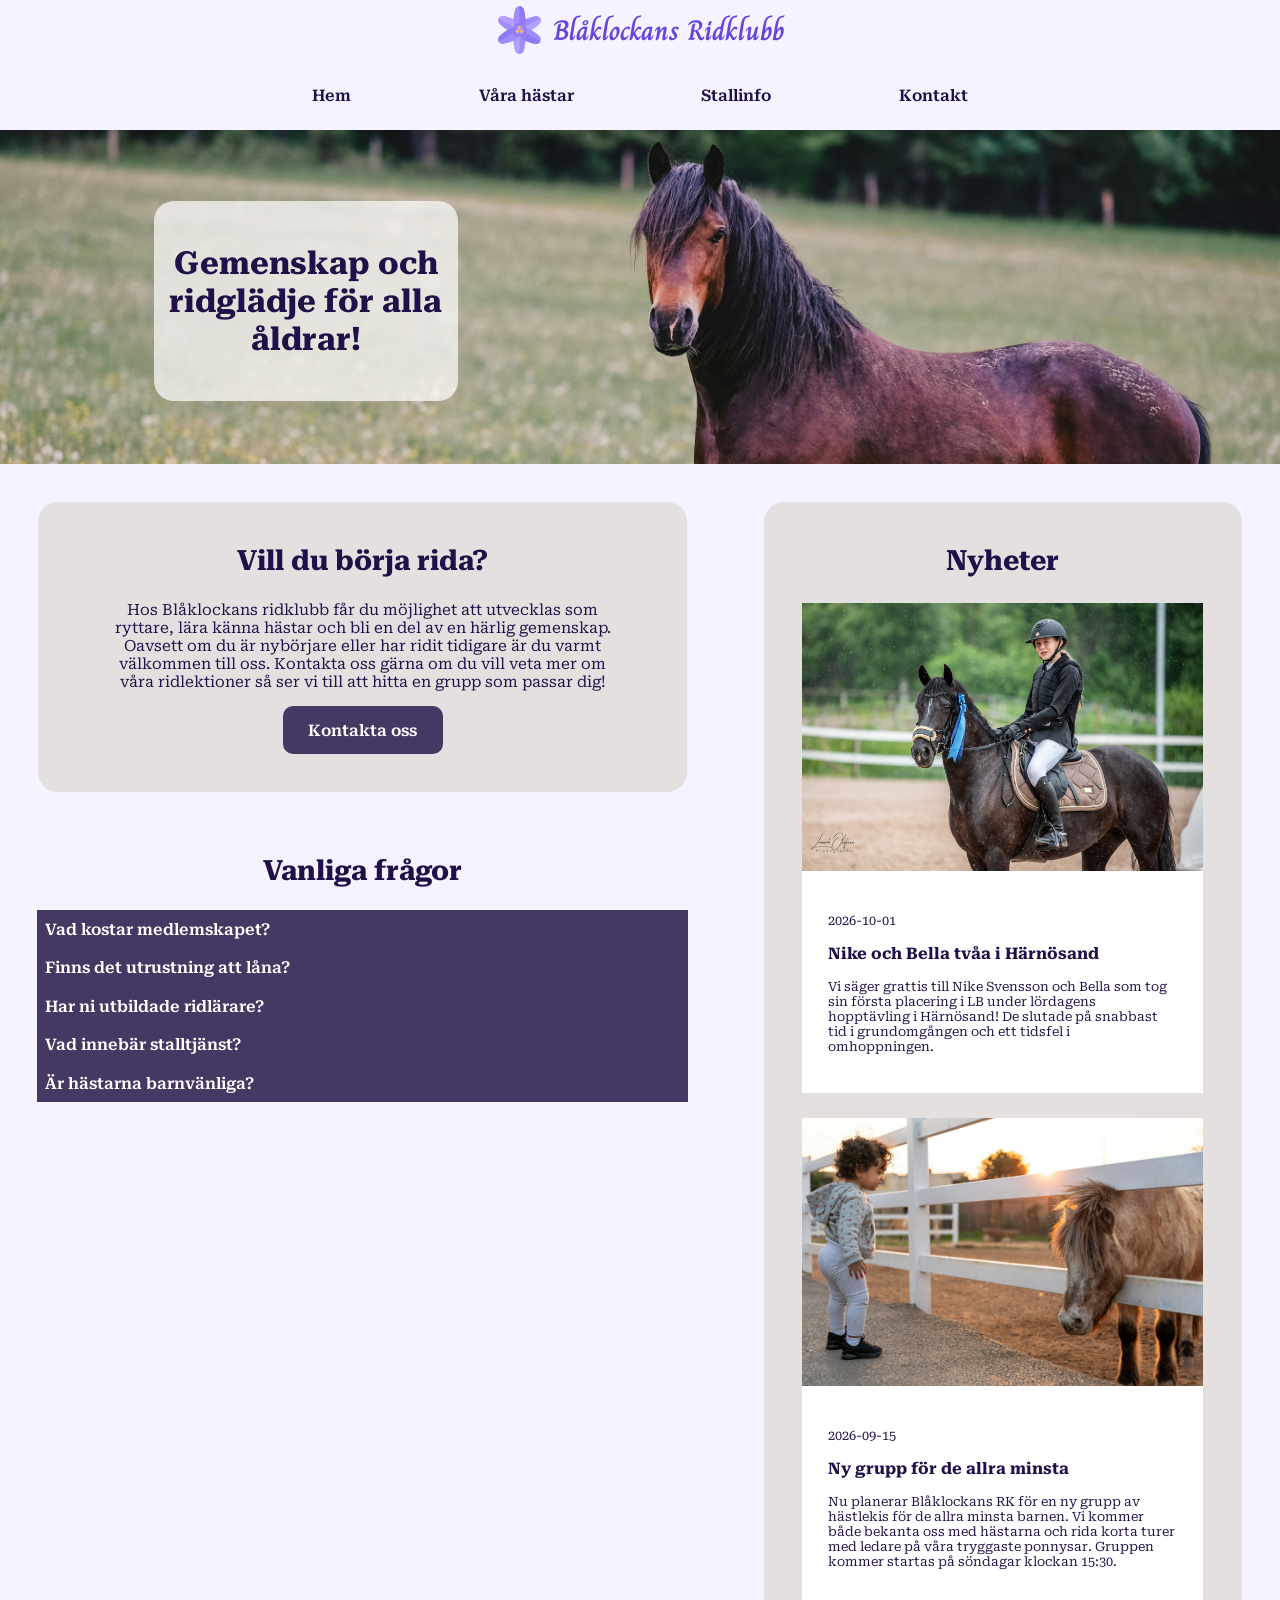
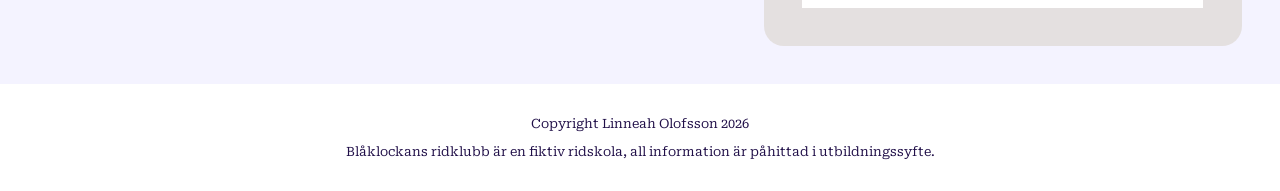
==== commit 9f3aec2d: "Rättat till varningar från w3c" ====
--- a/index.html
+++ b/index.html
@@ -63,7 +63,7 @@
             oss. Kontakta oss gärna om du vill veta mer om våra ridlektioner så
             ser vi till att hitta en grupp som passar dig!
           </p>
-          <a href="kontakt.html"><button>Kontakta oss</button></a>
+          <a href="kontakt.html">Kontakta oss</a>
         </div>
         <!-- Nyheter -->
         <article id="news" class="beige-div">
--- a/CSS/styles.css
+++ b/CSS/styles.css
@@ -79,6 +79,9 @@
   border-radius: 20px;
   margin: 3vw;
   padding: 3vw;
+  h1 {
+    text-align: center;
+  }
 }
 
 /* Fixar mellanrum till hero på index mobil */
@@ -91,6 +94,22 @@
   text-align: center;
   p {
     font-size: 2vw;
+  }
+  a {
+    background-color: var(--darkbutton);
+    color: #ffffff;
+    font-size: 16px;
+    font-weight: 600;
+    border-radius: 10px;
+    height: 3em;
+    width: 10em;
+    padding: 0.5em;
+    display: inline-block;
+    align-content: center;
+  }
+  a:hover {
+    animation: scale 1s forwards;
+    cursor: pointer;
   }
 }
 
@@ -241,15 +260,188 @@
   }
 }
 
+#horses {
+  display: grid;
+  grid-template-columns: repeat(2, 1fr);
+  grid-template-rows: auto;
+  div {
+    position: relative;
+  }
+  img {
+    width: 100%;
+    padding: 2vw;
+    border-radius: 4vw;
+  }
+  p {
+    position: absolute;
+    bottom: 15%;
+    left: 50%;
+    translate: -50%;
+    color: #ffffff;
+    background-color: #4e4e4eb0;
+    width: 50%;
+    height: 8%;
+    text-align: center;
+    align-content: center;
+    font-size: clamp(0.5rem, 1.7vw, 2rem);
+    font-weight: 700;
+    display: inline-block;
+  }
+}
+
+#dialog {
+  width: 70%;
+  border: 0.5px solid;
+  text-align: center;
+
+  & > div:first-child {
+    align-items: center;
+    border: 1px solid;
+  }
+  img {
+    width: 30%;
+    justify-items: center;
+    border-radius: 20px;
+    margin: 2vw 2vw 0 2vw;
+    flex: 1;
+  }
+  h3 {
+    font-size: clamp(1rem, 2.3vw, 1.8rem);
+  }
+  p {
+    font-size: clamp(0.5rem, 1.5vw, 1.3rem);
+  }
+}
+
+#div1El {
+  flex: 3;
+  position: relative;
+  > div {
+    display: flex;
+    justify-content: space-around;
+    margin: 2vw 0 2vw 0;
+  }
+  h2 {
+    text-align: center;
+    font-size: clamp(1rem, 3vw, 3rem);
+    margin-bottom: 10%;
+    margin-top: 5%;
+  }
+  h3 {
+    font-size: clamp(0.6rem, 1.5vw, 1.8rem);
+  }
+  p {
+    font-size: clamp(0.5rem, 1.5vw, 1.3rem);
+  }
+}
+#div2El {
+  display: flex;
+  justify-content: space-evenly;
+}
+#about {
+  align-items: center;
+  padding: 0 5vw 0 5vw;
+  h3 {
+    flex: 1;
+  }
+  p {
+    flex: 2;
+  }
+}
+.tables {
+  border-collapse: collapse;
+  color: var(--darktext);
+  height: 2.5vw;
+  margin: 2vw;
+  th {
+    border: 1px solid #000000;
+    width: 12vw;
+    height: 5vw;
+    background-color: var(--darkbutton);
+    color: #ffffff;
+    font-weight: 500;
+    font-size: clamp(0.5rem, 1.2vw, 1.2rem);
+  }
+  td {
+    border: 1px solid;
+    height: 5vw;
+    text-align: center;
+    font-size: clamp(0.5rem, 1.2vw, 1.2rem);
+  }
+}
+
+#morning,
+#night {
+  td:first-child {
+    font-weight: 600;
+  }
+}
+.general-info {
+  text-align: center;
+}
+
+#div2El {
+  margin: 2vw;
+  display: block;
+  justify-items: center;
+  caption {
+    font-size: clamp(0.5rem, 1.7vw, 1.5rem);
+    font-weight: 700;
+    color: var(--darktext);
+    margin-bottom: 1vw;
+  }
+}
+#close {
+  background-color: transparent;
+  position: absolute;
+  top: -30vw;
+  right: 1.5vw;
+  img {
+    width: 5vw;
+    cursor: pointer;
+    margin: 0;
+  }
+}
+#pasture {
+  text-align: center;
+  margin: 2vw;
+  h3 {
+    margin-top: 0;
+    font-size: clamp(0.5rem, 1.7vw, 1.5rem);
+  }
+}
 /* *** STALLINFO *** */
 
 /* Karta över hagar */
 #map {
-  padding-top: 1vw;
-  img {
+  svg {
+    padding: 0;
+    height: 100%;
+    width: 100%;
+    margin-top: 2vw;
     border-radius: 20px;
-    width: 100%;
-    padding: 0 15vw 0 15vw;
+  }
+}
+
+#pasture-dialog {
+  width: 70%;
+  text-align: center;
+  button {
+    background-color: transparent;
+    position: absolute;
+    top: 1vw;
+    right: 1.5vw;
+    img {
+      width: 4vw;
+      cursor: pointer;
+      margin: 0;
+    }
+  }
+  h3 {
+    font-size: 1.2rem;
+  }
+  p {
+    font-size: 1rem;
   }
 }
 
@@ -277,12 +469,10 @@
     border-radius: 10px;
     display: grid;
     grid-template-columns: 1fr 1fr;
-    grid-template-rows: 1fr 1fr;
+    grid-template-rows: 80% 20%;
+    text-align: center;
   }
   button {
-    grid-column: span 2;
-    justify-self: center;
-    align-self: last baseline;
     margin: 0.7vw;
   }
 }
@@ -294,7 +484,28 @@
   flex: 1;
   padding: 1vw;
 }
-
+#start-over {
+  grid-column: span 2;
+  width: 15vw;
+  justify-self: center;
+  align-self: last baseline;
+  margin: 0.7vw;
+  font-size: clamp(0.6rem, 1vw, 1rem);
+}
+.todo-knapp {
+  background-color: #ccc;
+  color: var(--darktext);
+  width: 35vw;
+  font-size: clamp(0.5rem, 1.6vw, 1.5rem);
+  display: block;
+}
+.todo-knapp-klar {
+  background-color: #73a865;
+  color: var(--darktext);
+  width: 20vw;
+  font-size: clamp(0.5rem, 1.5vw, 1.5rem);
+  display: block;
+}
 /* *** KONTAKT *** */
 
 /* Id på hela första sektionen */
@@ -367,6 +578,13 @@
     width: 2vw;
   }
 }
+#error-list {
+  list-style: none;
+  font-size: clamp(1rem, 1vw, 1.2rem);
+  font-weight: 500;
+  justify-self: center;
+  text-align: right;
+}
 
 /* ----------------------------------- MEDIA QUERY ----------------------------------------- */
 
@@ -386,12 +604,11 @@
     font-size: clamp(0.8rem, 0.8vw, 1rem);
   }
   button {
-    font-size: 0.8em;
+    font-size: clamp(1rem, 1vw, 1.1rem);
     height: 3em;
     padding: 0.5em;
   }
   button:hover {
-    animation: scale 1s forwards;
     cursor: pointer;
   }
 
@@ -441,6 +658,16 @@
     grid-template-rows: 0.7fr 1.8fr;
   }
 
+  .tables {
+    th {
+      width: 5vw;
+      height: 2.5vw;
+    }
+    td {
+      height: 2.5vw;
+    }
+  }
+
   /* INDEX */
 
   /* Loggan är centrerad */
@@ -466,6 +693,7 @@
   /* Nav ska visas istället */
   #nav {
     font-weight: 600;
+    font-size: clamp(1rem, 1vw, 1.5rem);
     display: block;
     background-color: unset;
     position: unset;
@@ -536,6 +764,45 @@
     }
   }
 
+  #horses {
+    grid-template-columns: repeat(4, 1fr);
+  }
+
+  #dialog {
+    & > div:first-child {
+      display: flex;
+    }
+    img {
+      width: 10%;
+      border-radius: 20px;
+      margin: 2vw 2vw 2vw 2vw;
+      flex: 1;
+    }
+  }
+  #div1El {
+    h3 {
+      font-size: clamp(0.4rem, 1.5vw, 1.8rem);
+    }
+    p {
+      font-size: clamp(0.4rem, 1.5vw, 1.3rem);
+    }
+  }
+  #div2El {
+    display: flex;
+    justify-content: space-evenly;
+  }
+
+  #close {
+    background-color: transparent;
+    position: absolute;
+    top: 0vw;
+    right: 1vw;
+    img {
+      width: 3vw;
+      cursor: pointer;
+      margin: 0;
+    }
+  }
   /* *** STALLINFO *** */
 
   /* Grid för main */
@@ -552,23 +819,29 @@
   /* Kartan lite mindre */
   #map {
     grid-column: 2;
+    align-self: flex-start;
+    padding-top: 1.5vw;
+    padding-left: 5vw;
+    padding-right: 5vw;
     h1 {
       margin: 0;
       margin-bottom: 1vw;
       font-size: clamp(1rem, 2vw, 2rem);
     }
-    img {
-      max-height: 100%;
-      width: 30vw;
-      padding: 0;
-    }
-  }
-
+    p {
+      font-size: clamp(0.9rem, 1.2vw, 1.4rem);
+    }
+  }
+
+  #pasture-dialog {
+    width: 30%;
+    text-align: center;
+  }
   /* Väder/temp ligger under varandra */
   #weather {
     display: block;
     h2 {
-      font-size: clamp(0.6rem, 1.5vw, 2rem);
+      font-size: clamp(0.6rem, 1.3vw, 2rem);
     }
   }
 
@@ -582,6 +855,7 @@
   #to-do {
     grid-column: 1;
     grid-row: 1;
+    text-align: center;
     h2,
     h3 {
       font-size: clamp(0.6rem, 1.5vw, 2rem);
@@ -589,6 +863,15 @@
     div {
       display: block;
     }
+  }
+  .todo-knapp {
+    width: 15vw;
+    font-size: clamp(0.5rem, 1vw, 1.5rem);
+  }
+  .todo-knapp-klar {
+    width: 15vw;
+    font-size: clamp(0.5rem, 1vw, 1.5rem);
+    animation: none;
   }
 
   /* *** KONTAKT *** */
@@ -598,9 +881,8 @@
     display: flex;
     justify-content: space-evenly;
     align-items: center;
-    padding: 0 10vw 10vw 10vw;
-    margin: 10vw;
-    margin-top: 2vw;
+    padding: 0 10vw 0 10vw;
+    margin: 2vw 10vw 0 10vw;
     img {
       display: block;
       margin: 0 6vw 6vw 6vw;
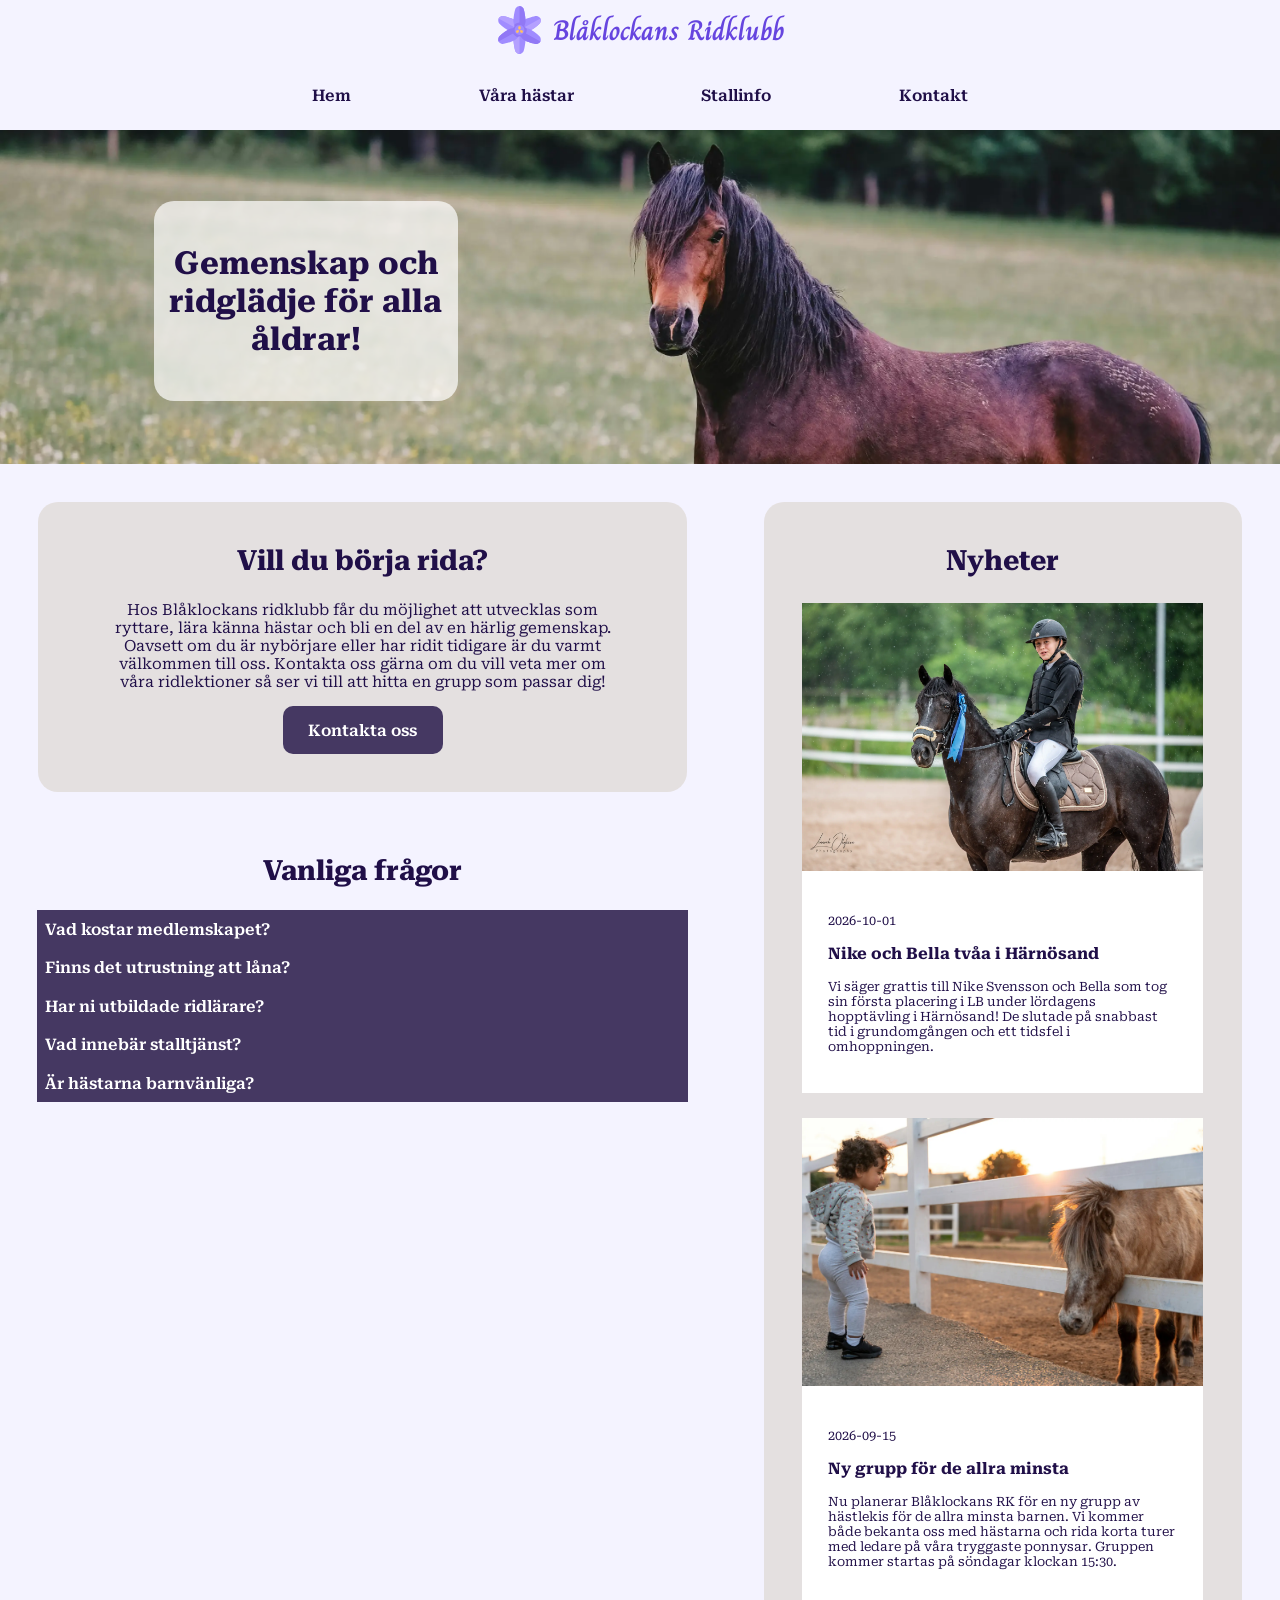
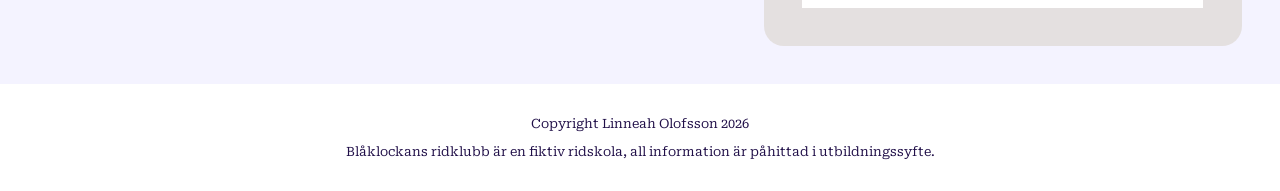
==== commit 4eed9d59: "bytt bilder till webp" ====
--- a/index.html
+++ b/index.html
@@ -42,7 +42,7 @@
       <!-- HERO -->
       <section class="hero-section">
         <img
-          src="images/hero.jpg"
+          src="images/hero.webp"
           alt="brun häst på en äng tittar in i kameran"
           id="hero"
         />
@@ -70,7 +70,7 @@
           <h2>Nyheter</h2>
           <div>
             <img
-              src="images/tavling.jpg"
+              src="images/tavling.webp"
               alt="tjej på svart häst med blå prisrosett i tränset"
             />
             <div>
@@ -86,7 +86,7 @@
           </div>
           <div>
             <img
-              src="images/barn.jpg"
+              src="images/barn.webp"
               alt="ett barn står bredvid hage där en shetlandsponny sticker ut huvudet"
             />
             <div>
--- a/CSS/styles.css
+++ b/CSS/styles.css
@@ -56,7 +56,7 @@
 
 /* Header till liten skärm */
 .mobile-header {
-  background-image: url(../images/flock.jpg);
+  background-image: url(../images/flock.webp);
   background-size: 100%;
   background-position: center;
   padding: 2vw;
@@ -526,7 +526,7 @@
 
 /* Kontaktinformationen */
 #contact-info {
-  background-image: url(../images/flock-barn.jpg);
+  background-image: url(../images/flock-barn.webp);
   background-color: #ffffffd8;
   background-blend-mode: overlay;
   background-repeat: no-repeat;
